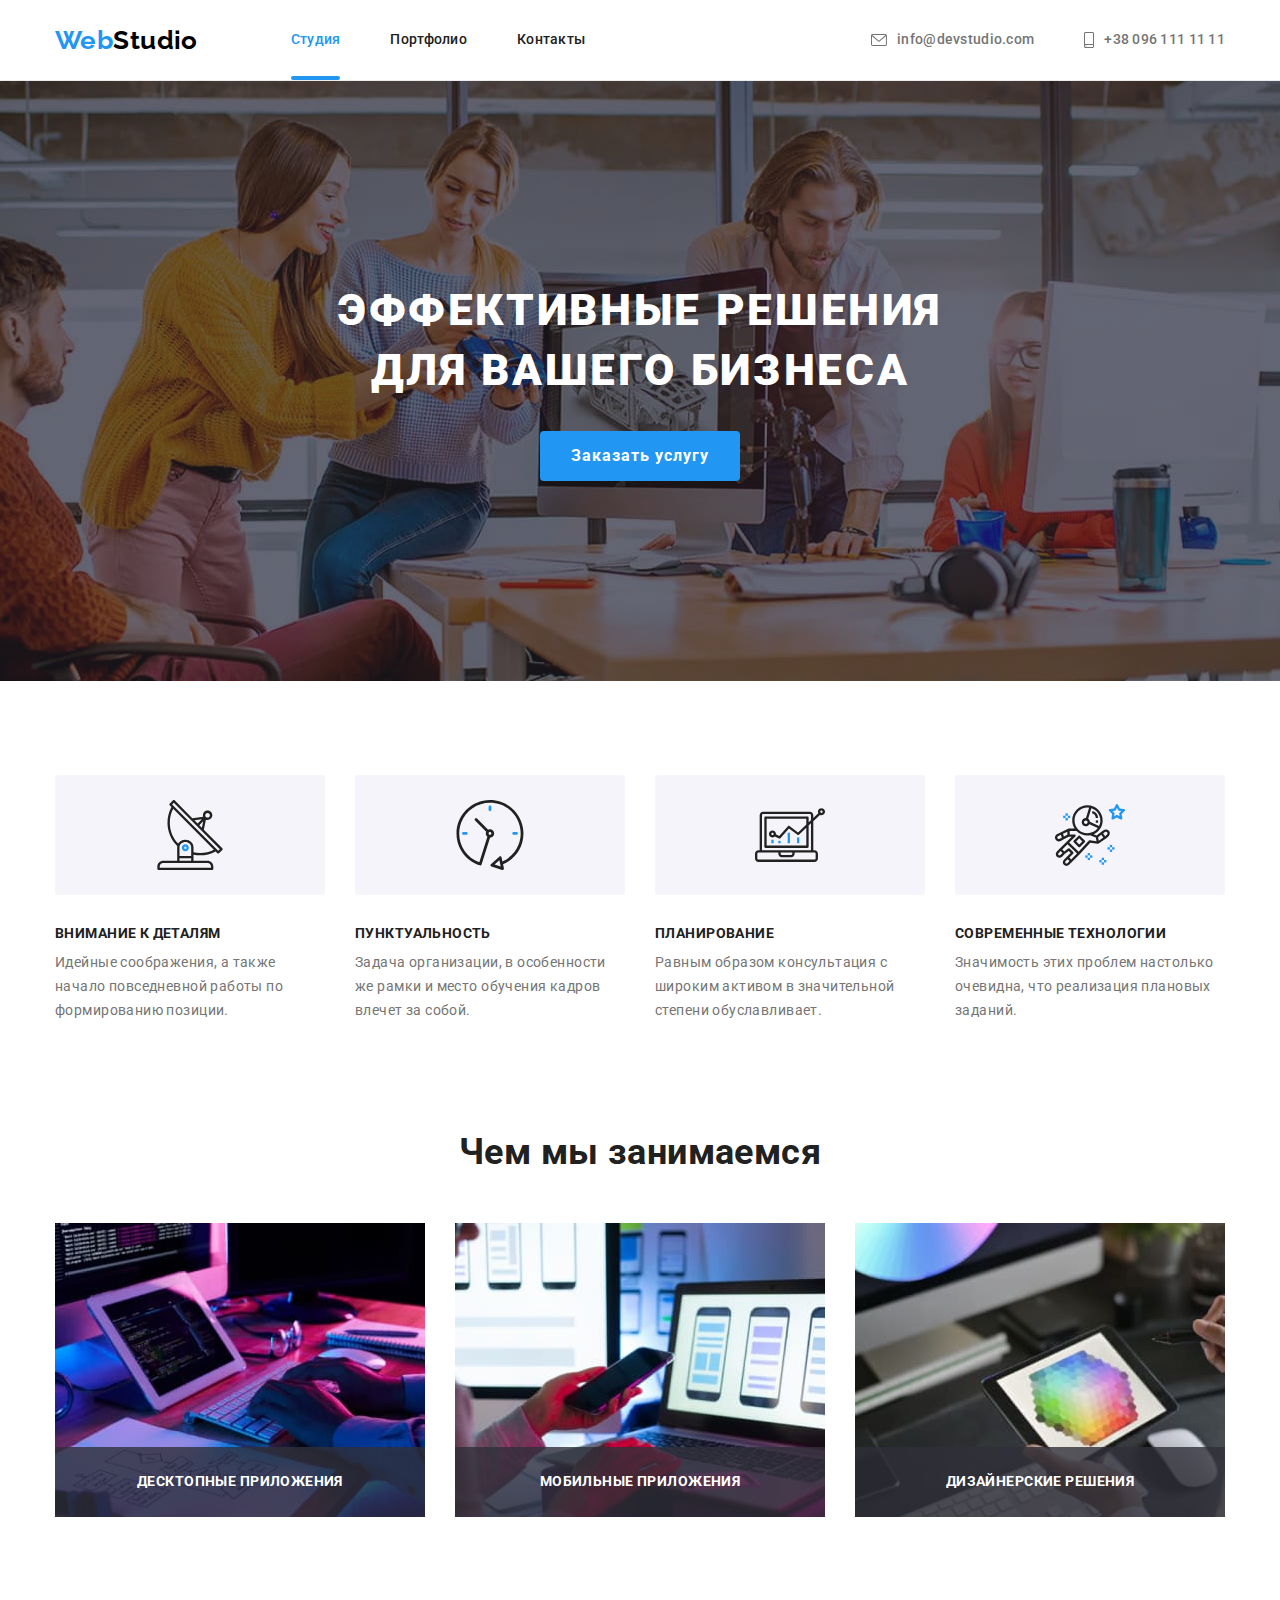
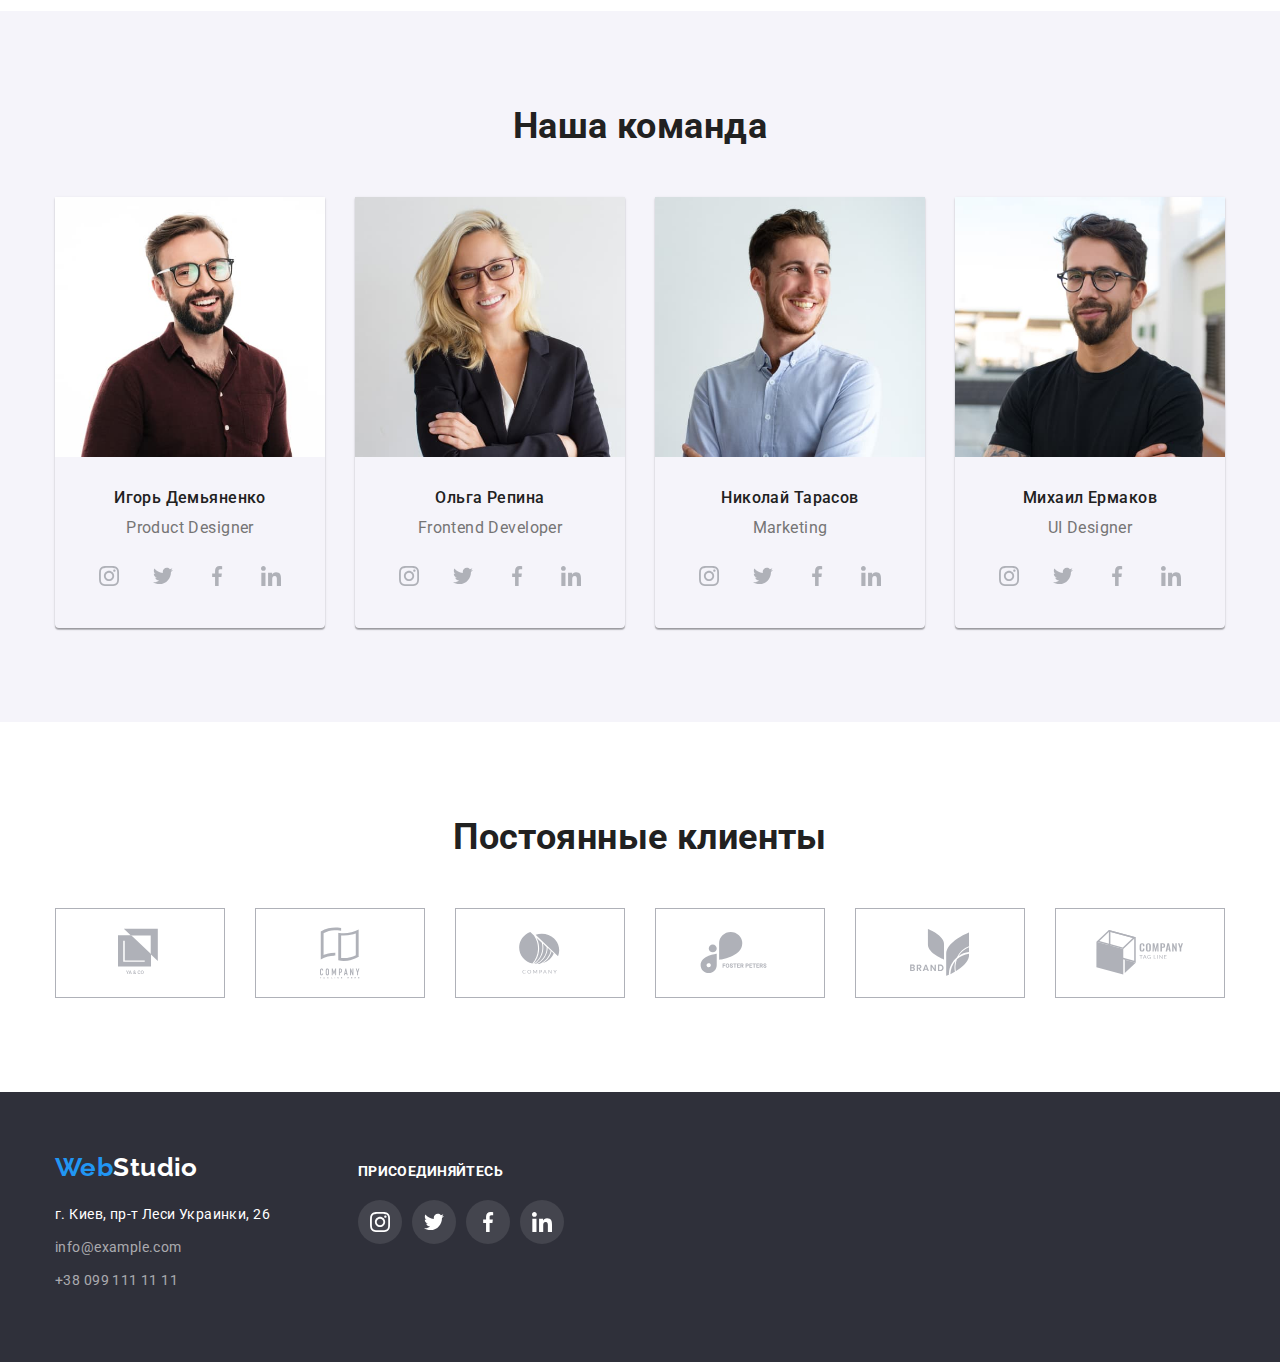
==== index.html @ 56210b12 "some change" ====
<!DOCTYPE html>
<html lang="ru">
<head>
    <meta charset="UTF-8">
    <meta http-equiv="X-UA-Compatible" content="IE=edge">
    <meta name="viewport" content="width=device-width, initial-scale=1.0">
    <title>WebStudio</title>
    <link rel="preconnect" href="https://fonts.gstatic.com">
    <link href="https://fonts.googleapis.com/css2?family=Raleway:wght@700&family=Roboto:wght@400;500;700;900&display=swap" rel="stylesheet">
    <link rel="stylesheet" href="https://cdnjs.cloudflare.com/ajax/libs/modern-normalize/1.0.0/modern-normalize.min.css">
    <link rel="stylesheet" href="./css/styles.css">
</head>
<body>
    <header>
        <div class="backdrop is-hidden" data-modal>
            <div class="modal">
                <button type="button" data-modal-close>
                    <svg class="close" width="18" height="18">
                        <use href="./images/icons/close-element.svg"></use>
                    </svg>
                </button>
            </div>
        </div>
        <div class="conteiner">
            <nav>
                <a class="logo" href="./index.html"> <span class="part-of-logo">Web</span>Studio</a>
                <ul class="site-nav list">
                    <li> <a class="link current link-our" href="./index.html"> Студия </a> </li>
                    <li> <a class="link link-our" href="./portfolio.html"> Портфолио </a> </li>
                    <li> <a class="link link-our" href=""> Контакты </a> </li>
                </ul>
            </nav>
            <ul class="list contacts">
                <li> <a class="link link-our" href="mailto:info@devstudio.com"> 
                    <svg class="icon" width="16" height="12">
                        <use href="./images/icons/symbol-defs.svg#icon-envelope"></use>
                    </svg> info@devstudio.com </a> 
                </li>
                <li> <a class="link link-our" href="tel:+380961111111"> 
                    <svg class="icon" width="10" height="16">
                        <use href="./images/icons/symbol-defs.svg#icon-smartphone"></use>
                    </svg>
                    +38 096 111 11 11 </a>
                </li>
            </ul>
        </div>
    </header>
    <main>
        <!-- main -->
        <!-- hero -->
        <section class="hero">
            <div class="conteiner">
                <h1 class="hero-title">Эффективные решения для вашего бизнеса</h1>
                <button class="hero-btn" type="button" data-modal-open> Заказать услугу </button>
            </div>
        </section>
        <!-- Преимущества -->
        <section class="section advantages">
            <div class="conteiner">
                <h2 class="section-title visually-hidden">Наши преимущества</h2>
                <ul class="list ">
                    <li>
                        <div class="icon-box">
                            <svg class="icon" width="70" height="70">
                                <use href="./images/icons/symbol-defs.svg#icon-antenna"></use>
                            </svg>
                        </div>
                        <h3 class="list-title">Внимание к деталям</h3>
                        <p>Идейные соображения, а также начало повседневной работы по формированию позиции.</p>
                    </li>
                    <li>
                        <div class="icon-box">
                            <svg class="icon" width="70" height="70">
                                <use href="./images/icons/symbol-defs.svg#icon-clock"></use>
                            </svg>
                        </div>
                        <h3 class="list-title">Пунктуальность</h3>
                        <p>Задача организации, в особенности же рамки и место обучения кадров влечет за собой.</p>
                    </li>
                    <li>
                        <div class="icon-box">
                            <svg class="icon" width="70" height="70">
                                <use href="./images/icons/symbol-defs.svg#icon-diagram"></use>
                            </svg>
                        </div>
                        <h3 class="list-title">Планирование</h3>
                        <p>Равным образом консультация с широким активом в значительной степени обуславливает.</p>
                    </li>
                    <li>
                        <div class="icon-box">
                            <svg class="icon" width="70" height="70">
                                <use href="./images/icons/symbol-defs.svg#icon-astronaut"></use>
                            </svg>
                        </div>
                        <h3 class="list-title">Современные технологии</h3>
                        <p>Значимость этих проблем настолько очевидна, что реализация плановых заданий.</p>
                    </li>
                </ul>
            </div>
        </section>
        <!-- Чем занимаемся -->
        <section class="section work">
            <div class="conteiner">
                <h2 class="section-title">Чем мы занимаемся</h2>
                <ul class="list">
                    <li> <img src="./images/studio/box1.jpg" alt=" Вёрстка сайтов" width="370" height="294">
                    <p class="label">Десктопные приложения</p> </li>
                    <li> <img src="./images/studio/box2.jpg" alt="Создание приложений" width="370" height="294">
                    <p class="label">Мобильные приложения</p> </li>
                    <li> <img src="./images/studio/box3.jpg" alt="Веб дизайн" width="370" height="294">
                    <p class="label">Дизайнерские решения</p> </li>
                </ul>
            </div>
        </section>
        <!-- Команда -->
        <section class="section team">
            <div class="conteiner">
                <h2 class="section-title">Наша команда</h2>
                <ul class="list our-team">
                    <li class="team-card">
                        <img src="./images/studio/igor-demyanenko.jpg" alt="Участник команды WebStudio" width="270" height="260">
                        <div class="team-card-text">
                            <h3 class="list-title name"> Игорь Демьяненко</h3>
                            <p class="position" lang="en">Product Designer</p>
                            <ul class="list social-links">
                                <li><a href="" target="_blank" rel="noopener noreferrer" >
                                        <svg class="icon" width="20" height="20">
                                            <use href="./images/icons/symbol-defs.svg#icon-instagram"></use>
                                        </svg>
                                    </a>
                                </li>
                                <li><a href="" target="_blank" rel="noopener noreferrer">
                                        <svg class="icon" width="20" height="20">
                                            <use href="./images/icons/symbol-defs.svg#icon-twitter"></use>
                                        </svg>
                                    </a>
                                </li>
                                <li><a href="" target="_blank" rel="noopener noreferrer">
                                        <svg class="icon" width="20" height="20">
                                            <use href="./images/icons/symbol-defs.svg#icon-facebook"></use>
                                        </svg>
                                    </a>
                                </li>
                                <li><a href="" target="_blank" rel="noopener noreferrer">
                                        <svg class="icon" width="20" height="20">
                                            <use href="./images/icons/symbol-defs.svg#icon-linkedin"></use>
                                        </svg>
                                    </a>
                                </li>
                            </ul>
                        </div>
                    </li>
                    <li class="team-card">
                        <img src="./images/studio/olha-repina.jpg" alt="Участник команды WebStudio" width="270" height="260">
                        <div class="team-card-text">
                            <h3 class="list-title name">Ольга Репина</h3>
                            <p class="position" lang="en">Frontend Developer</p>
                            <ul class="list social-links">
                                <li><a href="" target="_blank" rel="noopener noreferrer">
                                        <svg class="icon" width="20" height="20">
                                            <use href="./images/icons/symbol-defs.svg#icon-instagram"></use>
                                        </svg>
                                    </a>
                                </li>
                                <li><a href="" target="_blank" rel="noopener noreferrer">
                                        <svg class="icon" width="20" height="20">
                                            <use href="./images/icons/symbol-defs.svg#icon-twitter"></use>
                                        </svg>
                                    </a>
                                </li>
                                <li><a href="" target="_blank" rel="noopener noreferrer">
                                        <svg class="icon" width="20" height="20">
                                            <use href="./images/icons/symbol-defs.svg#icon-facebook"></use>
                                        </svg>
                                    </a>
                                </li>
                                <li><a href="" target="_blank" rel="noopener noreferrer">
                                        <svg class="icon" width="20" height="20">
                                            <use href="./images/icons/symbol-defs.svg#icon-linkedin"></use>
                                        </svg>
                                    </a>
                                </li>
                            </ul>
                        </div>
                    </li>
                    <li class="team-card">
                        <img src="./images/studio/nikolay-tarasov.jpg" alt="Участник команды WebStudio" width="270" height="260">
                        <div class="team-card-text">
                            <h3 class="list-title name"> Николай Тарасов</h3>
                            <p class="position" lang="en">Marketing</p>
                            <ul class="list social-links">
                                <li><a href="" target="_blank" rel="noopener noreferrer">
                                        <svg class="icon" width="20" height="20">
                                            <use href="./images/icons/symbol-defs.svg#icon-instagram"></use>
                                        </svg>
                                    </a>
                                </li>
                                <li><a href="" target="_blank" rel="noopener noreferrer">
                                        <svg class="icon" width="20" height="20">
                                            <use href="./images/icons/symbol-defs.svg#icon-twitter"></use>
                                        </svg>
                                    </a>
                                </li>
                                <li><a href="" target="_blank" rel="noopener noreferrer">
                                        <svg class="icon" width="20" height="20">
                                            <use href="./images/icons/symbol-defs.svg#icon-facebook"></use>
                                        </svg>
                                    </a>
                                </li>
                                <li><a href="" target="_blank" rel="noopener noreferrer">
                                        <svg class="icon" width="20" height="20">
                                            <use href="./images/icons/symbol-defs.svg#icon-linkedin"></use>
                                        </svg>
                                    </a>
                                </li>
                            </ul>
                        </div>
                    </li>
                    <li class="team-card">
                        <img src="./images/studio/mihail-ermakov.jpg" alt="Участник команды WebStudio" width="270" height="260">
                        <div class="team-card-text">
                            <h3 class="list-title name">Михаил Ермаков</h3>
                            <p class="position" lang="en">UI Designer</p>
                            <ul class="list social-links">
                                <li><a href="" target="_blank" rel="noopener noreferrer">
                                        <svg class="icon" width="20" height="20">
                                            <use href="./images/icons/symbol-defs.svg#icon-instagram"></use>
                                        </svg>
                                    </a>
                                </li>
                                <li><a href="" target="_blank" rel="noopener noreferrer">
                                        <svg class="icon" width="20" height="20">
                                            <use href="./images/icons/symbol-defs.svg#icon-twitter"></use>
                                        </svg>
                                    </a>
                                </li>
                                <li><a href="" target="_blank" rel="noopener noreferrer">
                                        <svg class="icon" width="20" height="20">
                                            <use href="./images/icons/symbol-defs.svg#icon-facebook"></use>
                                        </svg>
                                    </a>
                                </li>
                                <li><a href="" target="_blank" rel="noopener noreferrer">
                                        <svg class="icon" width="20" height="20">
                                            <use href="./images/icons/symbol-defs.svg#icon-linkedin"></use>
                                        </svg>
                                    </a>
                                </li>
                            </ul>
                        </div>
                    </li>
                </ul>
            </div>
        </section>
        <!-- наши клиенты -->
        <section class="section our-clients">
            <div class="conteiner">
                <h2 class="section-title">Постоянные клиенты</h2>
                <ul class="list">
                    <li>
                        <a href="" target="_blank" rel="noopener noreferrer">
                            <svg class="icon" width="44" height="50">
                                <use href="./images/icons/symbol-defs.svg#icon-logo1"></use>
                            </svg>
                        </a>
                    </li>
                    <li>
                        <a href="" target="_blank" rel="noopener noreferrer">
                            <svg class="icon" width="40" height="52">
                                <use href="./images/icons/symbol-defs.svg#icon-logo2"></use>
                            </svg>
                        </a>
                    </li>
                    <li>
                        <a href="" target="_blank" rel="noopener noreferrer">
                            <svg class="icon" width="41" height="42">
                                <use href="./images/icons/symbol-defs.svg#icon-logo3"></use>
                            </svg>
                        </a>
                    </li>
                    <li>
                        <a href="" target="_blank" rel="noopener noreferrer">
                            <svg class="icon" width="80" height="42">
                                <use href="./images/icons/symbol-defs.svg#icon-logo4"></use>
                            </svg>
                        </a>
                    </li>
                    <li>
                        <a href="" target="_blank" rel="noopener noreferrer">
                            <svg class="icon" width="59" height="47">
                                <use href="./images/icons/symbol-defs.svg#icon-logo5"></use>
                            </svg>
                        </a>
                    </li>
                    <li>
                        <a href="" target="_blank" rel="noopener noreferrer">
                            <svg class="icon" width="88" height="45">
                                <use href="./images/icons/symbol-defs.svg#icon-logo6"></use>
                            </svg>
                        </a>
                    </li>
                </ul>
            </div>
        </section>
    </main>
    <footer class="dark-bg">
        <div class="conteiner">
            <div>
                <a class="link logo" href="./index.html"><span class="part-of-logo">Web</span>Studio</a>
                <address class="connection">
                    <ul class="list">
                        <li><a class="link link map" href="https://goo.gl/maps/KNrAEFHiZYmfHYcRA" target="_blank"
                                rel="noopener noreferer"> г. Киев, пр-т Леси Украинки, 26 </a> </li>
                        <li><a class="link mail" href="mailto:info@example.com"> info@example.com</a> </li>
                        <li><a class="link tell" href="tel:+380991111111"> +38 099 111 11 11 </a> </li>
                    </ul>
                </address>
            </div>
            <div class="our-social-link">
                <h2 class="conect">присоединяйтесь</h2>
                <ul class="list social-links">
                    <li><a href="" target="_blank" rel="noopener noreferrer">
                            <svg class="icon" width="20" height="20">
                                <use href="./images/icons/symbol-defs.svg#icon-instagram"></use>
                            </svg>
                        </a>
                    </li>
                    <li><a href="" target="_blank" rel="noopener noreferrer">
                            <svg class="icon" width="20" height="20">
                                <use href="./images/icons/symbol-defs.svg#icon-twitter"></use>
                            </svg>
                        </a>
                    </li>
                    <li><a href="" target="_blank" rel="noopener noreferrer">
                            <svg class="icon" width="20" height="20">
                                <use href="./images/icons/symbol-defs.svg#icon-facebook"></use>
                            </svg>
                        </a>
                    </li>
                    <li><a href="" target="_blank" rel="noopener noreferrer">
                            <svg class="icon" width="20" height="20">
                                <use href="./images/icons/symbol-defs.svg#icon-linkedin"></use>
                            </svg>
                        </a>
                    </li>
                </ul>
            </div>
        </div>
    </footer>
    <script src="./js/modal.js"></script>
</body>
</html>
---- css/styles.css ----
html {
  box-sizing: border-box;
}
*,
*::after,
*::before {
  box-sizing: inherit;
}

:root {
  --main-color-text: #757575;
  --second-color-text: #212121;
  --bg-color-text: #fff;
  --accent-color-text: #2196f3;
  --logo-color-head: #000;
  --dark-bgc: #2f303a;
  --light-bgc: #f5f4fa;
  --box-shadow: 0px 1px 3px rgba(0, 0, 0, 0.12), 0px 1px 1px rgba(0, 0, 0, 0.14),
    0px 2px 1px rgba(0, 0, 0, 0.2);
  --color-btn: #212121;
  --border-example: #eeeeee;
  --border-header: #ececec;
  --bgc-hero: #e5e5e5;
  --icon-color: #afb1b8;
  --bgc-icon: #44454e;
  --box-shadow-example: 1px 1px rgba(0, 0, 0, 0.12),
    0px 4px 4px rgba(0, 0, 0, 0.06), 1px 4px 6px rgba(0, 0, 0, 0.16);
  --box-shadow-btn: 0px 3px 1px rgba(0, 0, 0, 0.1),
    0px 1px 2px rgba(0, 0, 0, 0.08), 0px 2px 2px rgba(0, 0, 0, 0.12);
  --bgc-icon-box: #f5f4fa;
}

body {
  font-family: "Roboto", sans-serif;
  font-size: 14px;
  line-height: 1.71;
  letter-spacing: 0.03em;
  color: var(--main-color-text);
}

h1,
h2,
h3,
h4,
h5,
h6,
p {
  margin-top: 0;
  /* margin-bottom: 0; */
}
.list {
  list-style: none;
  padding-left: 0;
  margin: 0;
}
.link {
  text-decoration: none;
}
img {
  display: block;
  max-width: 100%;
  height: auto;
}

.conteiner {
  width: 1200px;
  margin-left: auto;
  margin-right: auto;
  padding-left: 15px;
  padding-right: 15px;
}

.backdrop {
  position: fixed;
  top: 0;
  left: 0;
  width: 100%;
  height: 100%;
  background-color: rgba(0, 0, 0, 0.2);
  z-index: 2;
}
.backdrop.is-hidden {
  opacity: 0;
  pointer-events: none;
}
.modal {
  position: absolute;
  top: 50%;
  left: 50%;
  transform: translate(-50%, -50%);
  min-width: 530px;
  min-height: 580px;
  background-color: #fff;
  z-index: 2;
}

/* header */
.part-of-logo {
  color: var(--accent-color-text);
}
.logo {
  font-family: "Raleway", sans-serif;
  font-weight: 700;
  font-size: 26px;
  line-height: 1.19;
  color: var(--logo-color-head);
  text-decoration: none;
}

header > .conteiner {
  display: flex;
  justify-content: space-between;
  align-items: center;
}
.logo {
  margin-right: 93px;
}

.site-nav {
  display: flex;
}
.site-nav > li:not(:first-child),
.contacts > li:not(:first-child) {
  margin-left: 50px;
}
nav {
  display: flex;
  align-items: center;
}
.contacts {
  display: flex;
}

.link-our {
  font-weight: 500;
  font-size: 14px;
  line-height: 1.14;
  letter-spacing: 0.02em;
  padding-top: 32px;
  padding-bottom: 32px;
  display: flex;
  align-items: center;
}
.site-nav .link {
  color: var(--second-color-text);
  transition: color 250ms cubic-bezier(0.4, 0, 0.2, 1);
}

.contacts .link {
  color: var(--main-color-text);
  transition: color 250ms cubic-bezier(0.4, 0, 0.2, 1);
}
.contacts .icon {
  fill: var(--main-color-text);
  transition: fill 250ms cubic-bezier(0.4, 0, 0.2, 1),
    stroke 250ms cubic-bezier(0.4, 0, 0.2, 1);
}
header .icon {
  margin-right: 10px;
}

.link:hover,
.link:focus {
  color: var(--accent-color-text);
}
.contacts .link:hover .icon,
.contacts .link:focus .icon {
  fill: var(--accent-color-text);
  stroke: var(--accent-color-text);
}
.site-nav .current {
  color: var(--accent-color-text);
  position: relative;
}

.current::after {
  content: "";
  position: absolute;
  bottom: 0;
  display: block;
  height: 4px;
  width: 100%;
  background-color: #2196f3;
  border-radius: 2px;
}
header {
  border-bottom: 1px solid var(--border-header);
}
/* Студия */
/* main */
/* hero */
.hero {
  background-color: var(--bgc-hero);
  background-image: linear-gradient(
      rgba(47, 48, 58, 0.4),
      rgba(47, 48, 58, 0.4)
    ),
    url(../images/studio/hero-bg.jpg);
  background-repeat: no-repeat;
  background-position: center;
  max-width: 1600px;
  margin-left: auto;
  margin-right: auto;

  text-align: center;
  padding-top: 200px;
  padding-bottom: 200px;
}
.hero-title {
  font-weight: 900;
  font-size: 44px;
  line-height: 1.36;
  letter-spacing: 0.06em;
  text-transform: uppercase;
  color: var(--bg-color-text);

  width: 55%;
  margin-right: auto;
  margin-left: auto;
  margin-bottom: 30px;
}

.hero-btn {
  font-weight: 700;
  font-size: 16px;
  line-height: 1.87;
  min-width: 200px;
  min-height: 50px;
  border: transparent;
  border-radius: 4px;

  letter-spacing: 0.06em;
  color: var(--bg-color-text);
  background-color: var(--accent-color-text);
  cursor: pointer;
}
.section-title {
  font-weight: 700;
  font-size: 36px;
  line-height: 1.17;
  text-align: center;
  color: var(--second-color-text);
}

.section {
  padding-top: 94px;
  padding-bottom: 94px;
}

/* Преимущества */
.advantages li {
  margin-left: 30px;
  flex-basis: calc((100%-90px) / 3);
}
.advantages .list {
  display: flex;
  margin-left: -30px;
}

.list-title {
  font-weight: 700;
  font-size: 14px;
  line-height: 1.17;
  text-transform: uppercase;
  color: var(--second-color-text);

  margin-bottom: 10px;
}
.visually-hidden {
  position: absolute !important;
  clip: rect(1px 1px 1px 1px);
  clip: rect(1px, 1px, 1px, 1px);
  padding: 0 !important;
  border: 0 !important;
  height: 1px !important;
  width: 1px !important;
  overflow: hidden;
}
.icon-box {
  background-color: var(--bgc-icon-box);
  border-radius: 4px;
  margin-bottom: 30px;
  width: 270px;
  height: 120px;
  display: flex;
  justify-content: center;
  align-items: center;
}

/* Чем занимаемся */
.work .list {
  display: flex;
  margin-left: -30px;
}
.work li {
  position: relative;
  margin-left: 30px;
  flex-basis: calc((100%-90px) / 3);
}
.work {
  padding-top: 0;
}
.work .section-title {
  margin-bottom: 50px;
}

.work .label {
  position: absolute;
  display: flex;
  align-items: center;
  justify-content: center;

  font-weight: 700;
  font-size: 14px;
  line-height: 1.14;
  letter-spacing: 0.03em;
  text-transform: uppercase;

  color: var(--bg-color-text);

  height: 70px;
  background-color: rgba(47, 48, 58, 0.8);
  left: 0;
  right: 0;
  bottom: 0;
  margin-bottom: 0;
}
/* Команда */
.team {
  background-color: var(--light-bgc);
  padding-top: 94px;
  padding-bottom: 94px;
}
.team .section-title {
  margin-bottom: 50px;
}
.team-card {
  margin-left: 30px;
  flex-basis: calc((100%-90px) / 3);
  box-shadow: var(--box-shadow);
  border-radius: 0px 0px 4px 4px;
}
.name {
  font-weight: 500;
  font-size: 16px;
  line-height: 1.36;
  text-transform: none;
}
.list.our-team {
  display: flex;
  margin-left: -30px;
  text-align: center;
}

.position {
  font-size: 16px;
  line-height: 1.18;
  margin-bottom: 0;
}
.team-card-text {
  padding-top: 30px;
  padding-bottom: 30px;
  padding-right: 10px;
  padding-left: 10px;
}
.team p {
  margin-bottom: 16px;
}
.social-links {
  display: inline-flex;
}
.social-links a {
  display: flex;
  justify-content: center;
  align-items: center;
  width: 44px;
  height: 44px;
  border-radius: 50%;
  transition: background-color 250ms cubic-bezier(0.4, 0, 0.2, 1);
}
.social-links li:not(:last-child) {
  margin-right: 10px;
}
.social-links .icon {
  fill: var(--icon-color);
  transition: fill 250ms cubic-bezier(0.4, 0, 0.2, 1);
}
.social-links a:hover,
.social-links a:focus {
  background-color: var(--accent-color-text);
}
.social-links a:hover .icon,
.social-links a:focus .icon {
  fill: var(--bg-color-text);
}

/* наши клиенты */
.our-clients .section-title {
  margin-bottom: 50px;
}
.our-clients .list {
  display: flex;
}
.our-clients li {
  width: calc((100% - 30px * 5) / 6);
}
.our-clients li:not(:last-child) {
  margin-right: 30px;
}
.our-clients a {
  display: flex;
  /* width: 170px; */
  height: 90px;
  justify-content: center;
  align-items: center;
  border: 1px solid rgba(175, 177, 184, 1);
  transition: border 250ms cubic-bezier(0.4, 0, 0.2, 1);
}
.our-clients .icon {
  fill: var(--icon-color);
  transition: fill 250ms cubic-bezier(0.4, 0, 0.2, 1);
}
.our-clients a:hover,
.our-clients a:focus {
  border: 1px solid var(--accent-color-text);
}
.our-clients a:hover .icon,
.our-clients a:focus .icon {
  fill: var(--accent-color-text);
}
/* Портфолио */

.portfolio {
  padding-top: 94px;
  padding-bottom: 94px;
}
.filter {
  display: flex;
  justify-content: center;
  margin-bottom: 50px;
}
.filter > li:not(:first-child) {
  margin-left: 8px;
}

.filter-btn {
  font-weight: 500;
  font-size: 16px;
  line-height: 1.62;
  color: var(--color-btn);
  background-color: var(--light-bgc);
  border: 1px solid transparent;
  border-radius: 4px;
  transition: color 250ms cubic-bezier(0.4, 0, 0.2, 1),
    background-color 250ms cubic-bezier(0.4, 0, 0.2, 1),
    box-shadow 250ms cubic-bezier(0.4, 0, 0.2, 1);
}
.filter-btn:hover,
.filter-btn:focus {
  color: var(--bg-color-text);
  background-color: var(--accent-color-text);
  cursor: pointer;
  box-shadow: var(--box-shadow-btn);
}
.example {
  display: flex;
  flex-wrap: wrap;
  margin-left: -30px;
  margin-bottom: -30px;
}
.example li {
  margin-left: 30px;
  margin-bottom: 30px;
  flex-basis: calc(100% / 3 - 30px);
}

.box-animation {
  position: relative;
  overflow: hidden;
}
.overlay {
  position: absolute;
  top: 0;
  bottom: 0;
  left: 0;
  right: 0;
  margin-bottom: 0;
  display: flex;
  align-items: center;
  padding: 0 24px;
  background-color: ;
  font-size: 18px;
  line-height: 1.56;
  letter-spacing: 0.03em;
  color: #ffffff;
  background-color: rgba(33, 150, 243, 0.9);
  transform: translateY(100%);
  transition: transform 250ms cubic-bezier(0.4, 0, 0.2, 1);
}
.card-text {
  padding: 20px 24px;
  border-right: 1px solid var(--border-example);
  border-bottom: 1px solid var(--border-example);
  border-left: 1px solid var(--border-example);
}
.example-title {
  font-size: 18px;
  line-height: 2;
  letter-spacing: 0.06em;
  color: var(--second-color-text);
  margin-bottom: 4px;
}
.example-text {
  font-size: 16px;
  line-height: 1.87;
  color: var(--main-color-text);
  margin-bottom: 0;
}

.example a {
  display: inline-block;
  transition: box-shadow 250ms cubic-bezier(0.4, 0, 0.2, 1);
}
.example a:hover,
.example a:focus {
  box-shadow: var(--box-shadow-example);
}

.example a:hover .overlay,
.example a:focus .overlay {
  transform: translateY(0%);
}

/* footer */
.dark-bg {
  background-color: var(--dark-bgc);
  padding-top: 60px;
  padding-bottom: 60px;
}
.dark-bg .conteiner {
  display: flex;
  align-items: baseline;
}
.dark-bg .logo {
  color: var(--bg-color-text);
  display: flex;
  margin-bottom: 20px;
}

.connection .link {
  font-weight: 400;
  font-style: normal;
  font-size: 14px;
  line-height: 1.71;
}
.connection li {
  margin-bottom: 9px;
}
.map {
  color: var(--bg-color-text);
}
.mail,
.tell {
  color: rgba(255, 255, 255, 0.6);
}
.conect {
  color: var(--bg-color-text);
  text-transform: uppercase;
  font-size: 14px;
  line-height: 1.14;
  letter-spacing: 0.03em;
  margin-bottom: 20px;
}
footer .social-links {
  display: inline-flex;
}
.our-social-link {
  margin-left: 67px;
}
.our-social-link .icon {
  fill: var(--bg-color-text);
}
.our-social-link a {
  background-color: var(--bgc-icon);
}
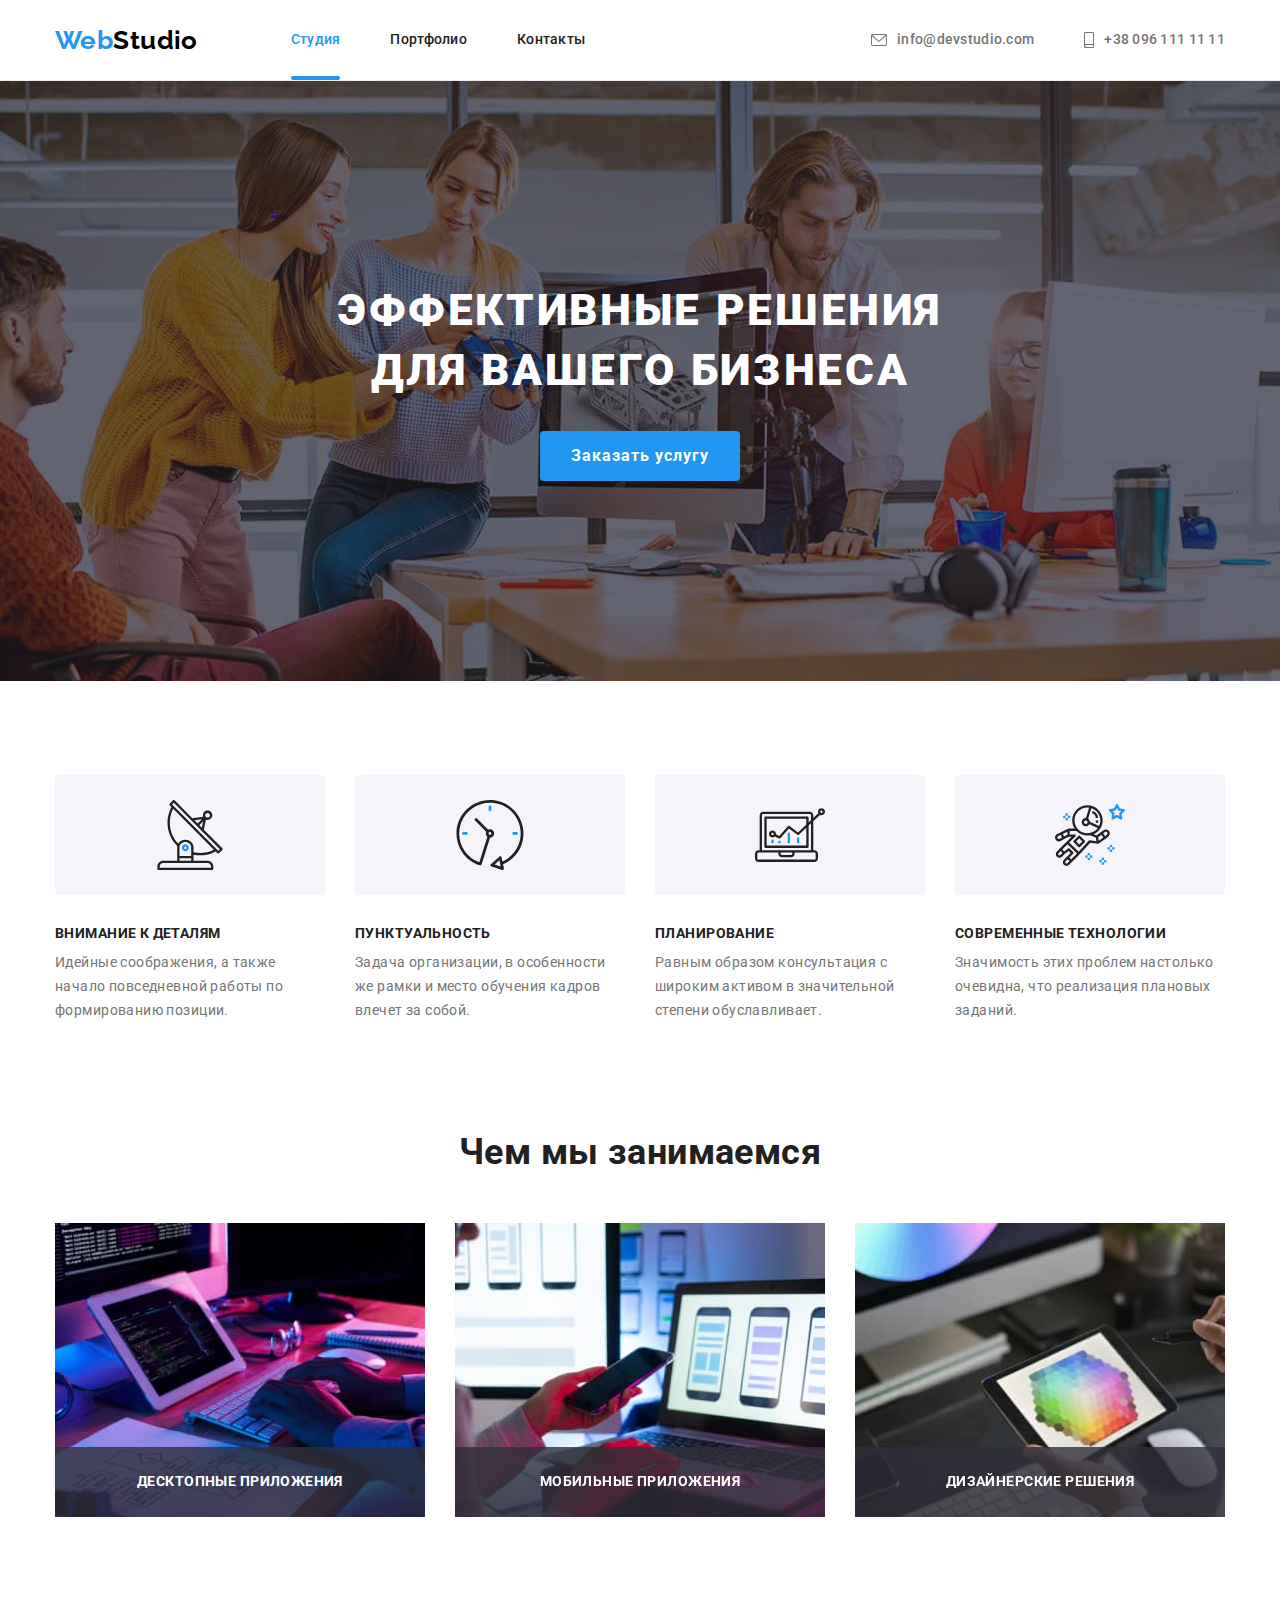
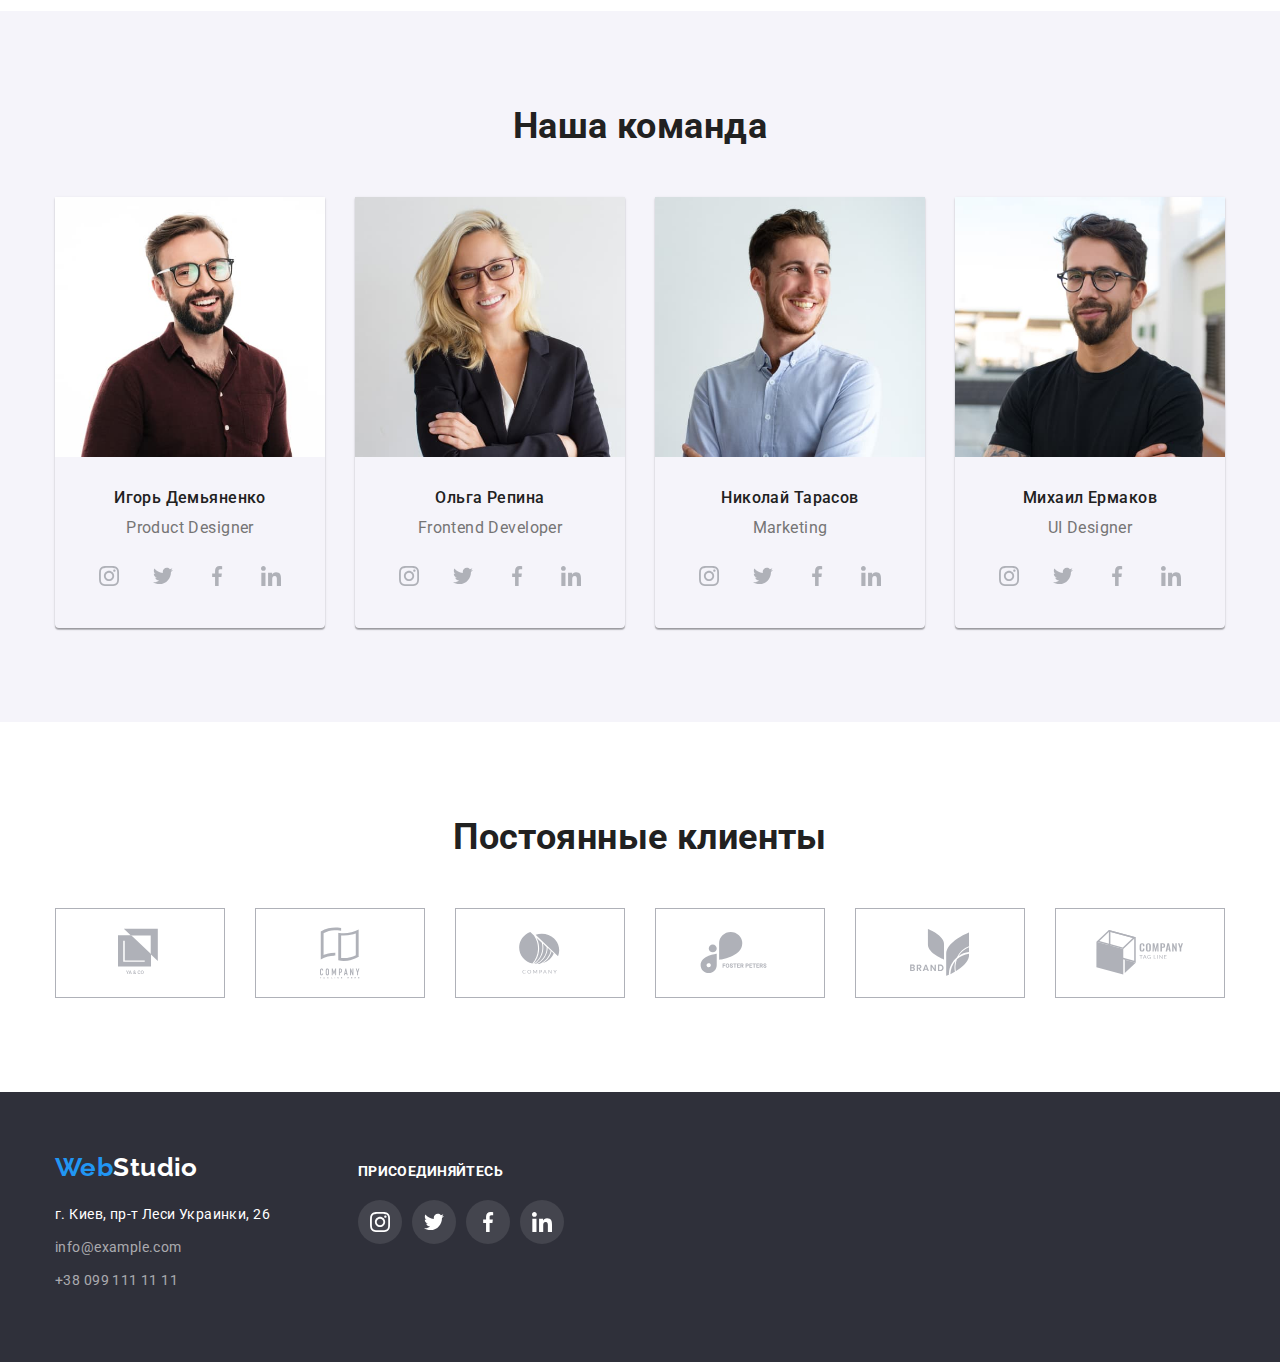
==== commit 1d25115c: "first try" ====
--- a/index.html
+++ b/index.html
@@ -12,15 +12,6 @@
 </head>
 <body>
     <header>
-        <div class="backdrop is-hidden" data-modal>
-            <div class="modal">
-                <button type="button" data-modal-close>
-                    <svg class="close" width="18" height="18">
-                        <use href="./images/icons/close-element.svg"></use>
-                    </svg>
-                </button>
-            </div>
-        </div>
         <div class="conteiner">
             <nav>
                 <a class="logo" href="./index.html"> <span class="part-of-logo">Web</span>Studio</a>
@@ -53,6 +44,15 @@
                 <h1 class="hero-title">Эффективные решения для вашего бизнеса</h1>
                 <button class="hero-btn" type="button" data-modal-open> Заказать услугу </button>
             </div>
+            <div class="backdrop is-hidden" data-modal>
+                <div class="modal">
+                    <button class="btn-close" type="button" data-modal-close>
+                        <svg class="icon" width="18" height="18">
+                            <use href="./images/icons/symbol-defs.svg#icon-close"></use>
+                        </svg>
+                    </button>
+                </div>
+            </div>
         </section>
         <!-- Преимущества -->
         <section class="section advantages">
--- a/css/styles.css
+++ b/css/styles.css
@@ -28,6 +28,7 @@
   --box-shadow-btn: 0px 3px 1px rgba(0, 0, 0, 0.1),
     0px 1px 2px rgba(0, 0, 0, 0.08), 0px 2px 2px rgba(0, 0, 0, 0.12);
   --bgc-icon-box: #f5f4fa;
+  --time-function: cubic-bezier(0.4, 0, 0.2, 1);
 }
 
 body {
@@ -77,23 +78,47 @@
   width: 100%;
   height: 100%;
   background-color: rgba(0, 0, 0, 0.2);
-  z-index: 2;
+
+  opacity: 1;
+  transition: opacity 250ms var(--time-function);
 }
 .backdrop.is-hidden {
   opacity: 0;
   pointer-events: none;
+  visibility: visible;
+}
+.backdrop.is-hidden .modal {
+  transform: translate(-50%, -50%) scale(0.01);
 }
 .modal {
   position: absolute;
   top: 50%;
   left: 50%;
-  transform: translate(-50%, -50%);
+  transform: translate(-50%, -50%) scale(1);
+  transition: transform 250ms var(--time-function);
   min-width: 530px;
   min-height: 580px;
   background-color: #fff;
-  z-index: 2;
-}
-
+  box-shadow: 0px 1px 3px rgba(0, 0, 0, 0.12), 0px 1px 1px rgba(0, 0, 0, 0.14),
+    0px 2px 1px rgba(0, 0, 0, 0.2);
+  border-radius: 4px;
+}
+.btn-close {
+  position: absolute;
+  top: 8px;
+  right: 8px;
+  width: 30px;
+  height: 30px;
+  border: 1px solid rgba(0, 0, 0, 0.1);
+  border-radius: 50%;
+  display: flex;
+  align-items: center;
+  justify-content: center;
+  background-color: #fff;
+}
+.close .icon {
+  margin: 0;
+}
 /* header */
 .part-of-logo {
   color: var(--accent-color-text);
@@ -143,17 +168,16 @@
 }
 .site-nav .link {
   color: var(--second-color-text);
-  transition: color 250ms cubic-bezier(0.4, 0, 0.2, 1);
+  transition: color 250ms var(--time-function);
 }
 
 .contacts .link {
   color: var(--main-color-text);
-  transition: color 250ms cubic-bezier(0.4, 0, 0.2, 1);
+  transition: color 250ms var(--time-function);
 }
 .contacts .icon {
   fill: var(--main-color-text);
-  transition: fill 250ms cubic-bezier(0.4, 0, 0.2, 1),
-    stroke 250ms cubic-bezier(0.4, 0, 0.2, 1);
+  transition: fill 250ms var(--time-function), stroke 250ms var(--time-function);
 }
 header .icon {
   margin-right: 10px;
@@ -376,14 +400,14 @@
   width: 44px;
   height: 44px;
   border-radius: 50%;
-  transition: background-color 250ms cubic-bezier(0.4, 0, 0.2, 1);
+  transition: background-color 250ms var(--time-function);
 }
 .social-links li:not(:last-child) {
   margin-right: 10px;
 }
 .social-links .icon {
   fill: var(--icon-color);
-  transition: fill 250ms cubic-bezier(0.4, 0, 0.2, 1);
+  transition: fill 250ms var(--time-function);
 }
 .social-links a:hover,
 .social-links a:focus {
@@ -414,11 +438,11 @@
   justify-content: center;
   align-items: center;
   border: 1px solid rgba(175, 177, 184, 1);
-  transition: border 250ms cubic-bezier(0.4, 0, 0.2, 1);
+  transition: border 250ms var(--time-function);
 }
 .our-clients .icon {
   fill: var(--icon-color);
-  transition: fill 250ms cubic-bezier(0.4, 0, 0.2, 1);
+  transition: fill 250ms var(--time-function);
 }
 .our-clients a:hover,
 .our-clients a:focus {
@@ -451,9 +475,9 @@
   background-color: var(--light-bgc);
   border: 1px solid transparent;
   border-radius: 4px;
-  transition: color 250ms cubic-bezier(0.4, 0, 0.2, 1),
-    background-color 250ms cubic-bezier(0.4, 0, 0.2, 1),
-    box-shadow 250ms cubic-bezier(0.4, 0, 0.2, 1);
+  transition: color 250ms var(--time-function),
+    background-color 250ms var(--time-function),
+    box-shadow 250ms var(--time-function);
 }
 .filter-btn:hover,
 .filter-btn:focus {
@@ -495,7 +519,7 @@
   color: #ffffff;
   background-color: rgba(33, 150, 243, 0.9);
   transform: translateY(100%);
-  transition: transform 250ms cubic-bezier(0.4, 0, 0.2, 1);
+  transition: transform 250ms var(--time-function);
 }
 .card-text {
   padding: 20px 24px;
@@ -519,7 +543,7 @@
 
 .example a {
   display: inline-block;
-  transition: box-shadow 250ms cubic-bezier(0.4, 0, 0.2, 1);
+  transition: box-shadow 250ms var(--time-function);
 }
 .example a:hover,
 .example a:focus {
